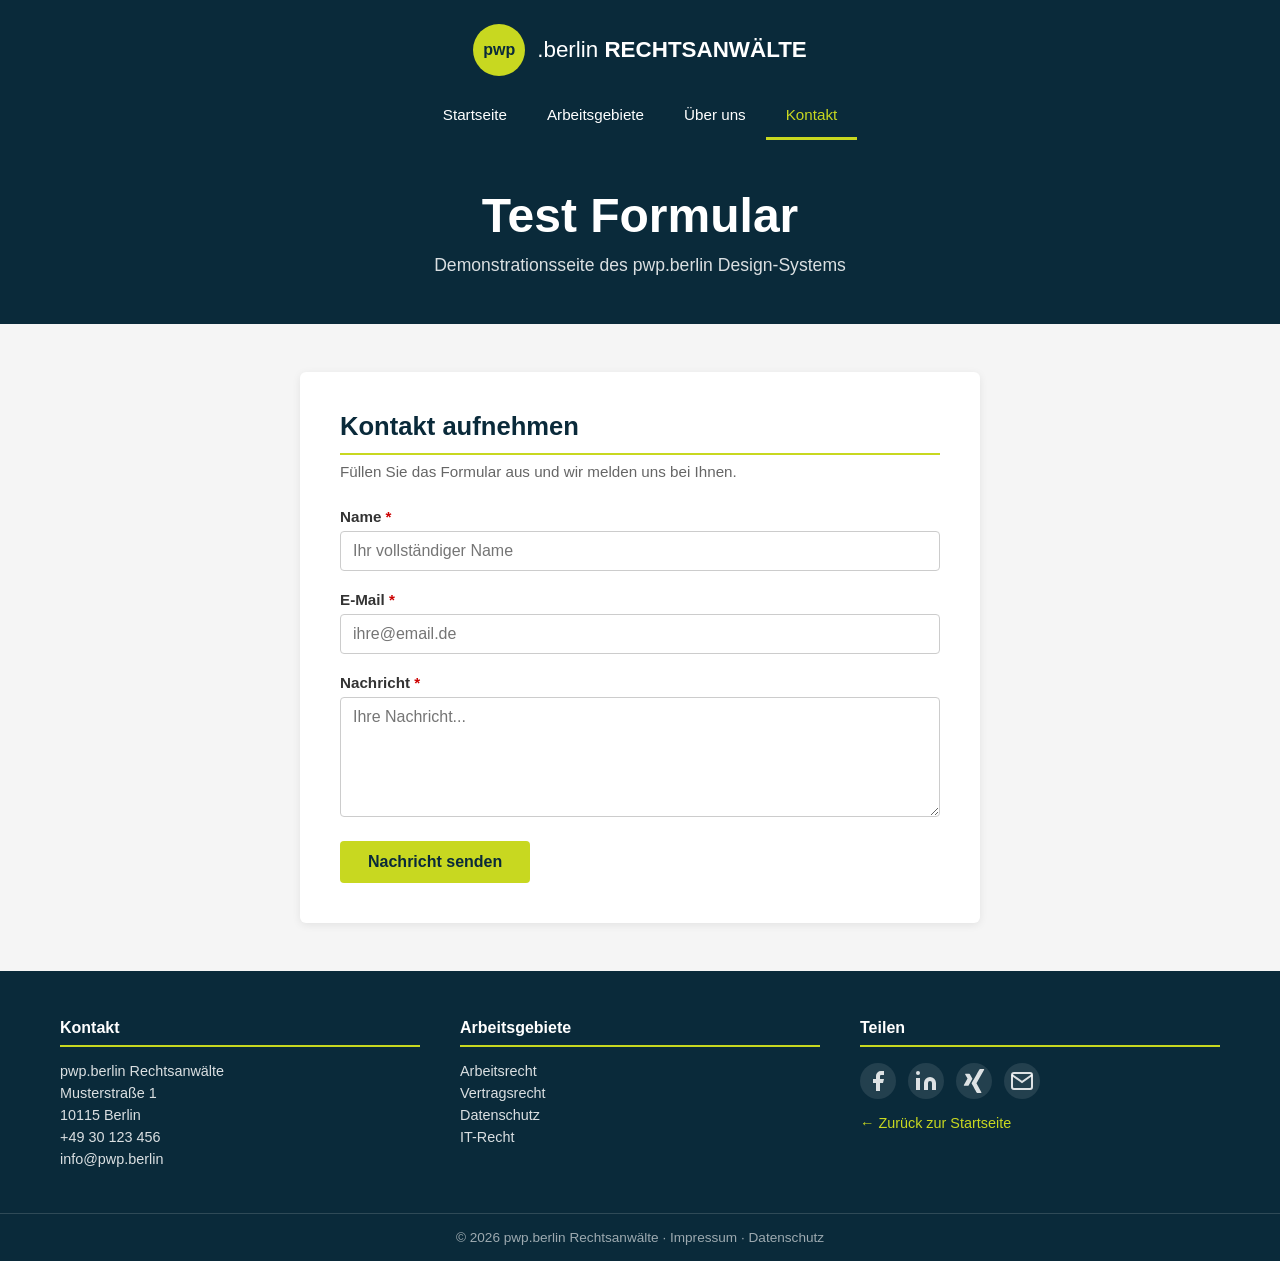
==== src/test-formular.html @ fb15cd41 "KAN-7 Add pwp.berlin design system - test formular page with header, footer, form" ====
<!DOCTYPE html>
<html lang="de">
<head>
  <meta charset="UTF-8" />
  <meta name="viewport" content="width=device-width, initial-scale=1.0" />
  <meta http-equiv="X-Content-Type-Options" content="nosniff" />
  <meta http-equiv="X-Frame-Options" content="DENY" />
  <meta http-equiv="Content-Security-Policy" content="default-src 'self'; style-src 'self' 'unsafe-inline'; script-src 'none';" />
  <title>Test Formular – pwp.berlin Rechtsanwälte</title>
  <link rel="stylesheet" href="pwp-style.css" />
</head>
<body>

  <!-- HEADER -->
  <header class="site-header">
    <div class="header-inner">
      <div class="logo">
        <span class="logo-circle">pwp</span>
        <span class="logo-text">.berlin <strong>RECHTSANWÄLTE</strong></span>
      </div>
      <nav class="main-nav" aria-label="Hauptnavigation">
        <ul>
          <li><a href="#">Startseite</a></li>
          <li><a href="#">Arbeitsgebiete</a></li>
          <li><a href="#">Über uns</a></li>
          <li><a href="#" aria-current="page">Kontakt</a></li>
        </ul>
      </nav>
    </div>
  </header>

  <!-- HERO -->
  <section class="hero">
    <div class="container">
      <h1>Test Formular</h1>
      <p>Demonstrationsseite des pwp.berlin Design-Systems</p>
    </div>
  </section>

  <!-- CONTENT -->
  <main class="content">
    <div class="container">
      <div class="form-card">
        <h2>Kontakt aufnehmen</h2>
        <p class="form-intro">Füllen Sie das Formular aus und wir melden uns bei Ihnen.</p>

        <form action="#" method="post" novalidate>
          <div class="form-group">
            <label for="name">Name <span class="required" aria-hidden="true">*</span></label>
            <input
              type="text"
              id="name"
              name="name"
              placeholder="Ihr vollständiger Name"
              required
              autocomplete="name"
              aria-required="true"
            />
          </div>

          <div class="form-group">
            <label for="email">E-Mail <span class="required" aria-hidden="true">*</span></label>
            <input
              type="email"
              id="email"
              name="email"
              placeholder="ihre@email.de"
              required
              autocomplete="email"
              aria-required="true"
            />
          </div>

          <div class="form-group">
            <label for="nachricht">Nachricht <span class="required" aria-hidden="true">*</span></label>
            <textarea
              id="nachricht"
              name="nachricht"
              rows="5"
              placeholder="Ihre Nachricht..."
              required
              aria-required="true"
            ></textarea>
          </div>

          <button type="submit" class="btn-primary">Nachricht senden</button>
        </form>
      </div>
    </div>
  </main>

  <!-- FOOTER -->
  <footer class="site-footer">
    <div class="container footer-grid">

      <div class="footer-col">
        <h3>Kontakt</h3>
        <p>pwp.berlin Rechtsanwälte</p>
        <p>Musterstraße 1</p>
        <p>10115 Berlin</p>
        <p><a href="tel:+4930123456">+49 30 123 456</a></p>
        <p><a href="mailto:info@pwp.berlin">info@pwp.berlin</a></p>
      </div>

      <div class="footer-col">
        <h3>Arbeitsgebiete</h3>
        <ul>
          <li><a href="#">Arbeitsrecht</a></li>
          <li><a href="#">Vertragsrecht</a></li>
          <li><a href="#">Datenschutz</a></li>
          <li><a href="#">IT-Recht</a></li>
        </ul>
      </div>

      <div class="footer-col">
        <h3>Teilen</h3>
        <div class="social-icons">
          <a href="#" aria-label="Facebook" class="social-icon">
            <svg xmlns="http://www.w3.org/2000/svg" viewBox="0 0 24 24" fill="currentColor" width="24" height="24"><path d="M18 2h-3a5 5 0 0 0-5 5v3H7v4h3v8h4v-8h3l1-4h-4V7a1 1 0 0 1 1-1h3z"/></svg>
          </a>
          <a href="#" aria-label="LinkedIn" class="social-icon">
            <svg xmlns="http://www.w3.org/2000/svg" viewBox="0 0 24 24" fill="currentColor" width="24" height="24"><path d="M16 8a6 6 0 0 1 6 6v7h-4v-7a2 2 0 0 0-2-2 2 2 0 0 0-2 2v7h-4v-7a6 6 0 0 1 6-6zM2 9h4v12H2z"/><circle cx="4" cy="4" r="2"/></svg>
          </a>
          <a href="#" aria-label="XING" class="social-icon">
            <svg xmlns="http://www.w3.org/2000/svg" viewBox="0 0 24 24" fill="currentColor" width="24" height="24"><path d="M18.188 0c-.517 0-.741.325-.927.66 0 0-7.455 13.224-7.702 13.657.015.024 4.919 9.023 4.919 9.023.17.308.436.66.967.66h3.454c.211 0 .375-.078.463-.22.089-.151.089-.346-.009-.536l-4.879-8.916c-.004-.006-.004-.016 0-.022L22.139.756c.095-.191.097-.387.006-.535C22.056.078 21.894 0 21.686 0h-3.498zM3.648 4.74c-.211 0-.385.074-.473.216-.09.149-.078.339.02.531l2.34 4.05c.004.01.004.016 0 .021L1.86 16.051c-.099.188-.093.381 0 .529.085.142.254.22.465.22h3.445c.528 0 .8-.362.96-.655l3.71-6.494-2.397-4.155c-.166-.29-.427-.656-.959-.656H3.648v-.1z"/></svg>
          </a>
          <a href="mailto:info@pwp.berlin" aria-label="E-Mail" class="social-icon">
            <svg xmlns="http://www.w3.org/2000/svg" viewBox="0 0 24 24" fill="none" stroke="currentColor" stroke-width="2" width="24" height="24"><path d="M4 4h16c1.1 0 2 .9 2 2v12c0 1.1-.9 2-2 2H4c-1.1 0-2-.9-2-2V6c0-1.1.9-2 2-2z"/><polyline points="22,6 12,13 2,6"/></svg>
          </a>
        </div>
        <p class="footer-back"><a href="index.html">← Zurück zur Startseite</a></p>
      </div>

    </div>
    <div class="footer-bottom">
      <p>© 2026 pwp.berlin Rechtsanwälte · <a href="#">Impressum</a> · <a href="#">Datenschutz</a></p>
    </div>
  </footer>

</body>
</html>
---- src/pwp-style.css ----
/* KAN-7 - pwp.berlin Design System */

/* ===== RESET & BASE ===== */
*, *::before, *::after {
  box-sizing: border-box;
  margin: 0;
  padding: 0;
}

:root {
  --color-petrol: #0a2a3a;
  --color-lime: #c8d820;
  --color-lime-hover: #d8e830;
  --color-bg: #f5f5f5;
  --color-white: #ffffff;
  --color-text: #333333;
  --color-border: #cccccc;
  --max-width: 1200px;
  --font: 'Helvetica Neue', Helvetica, Arial, sans-serif;
}

html { scroll-behavior: smooth; }

body {
  font-family: var(--font);
  font-size: 16px;
  color: var(--color-text);
  background-color: var(--color-bg);
  min-height: 100vh;
  display: flex;
  flex-direction: column;
}

a { color: var(--color-lime); text-decoration: none; }
a:hover { text-decoration: underline; }

ul { list-style: none; }

.container {
  max-width: var(--max-width);
  margin: 0 auto;
  padding: 0 20px;
}

/* ===== HEADER ===== */
.site-header {
  background-color: var(--color-petrol);
  padding: 0 20px;
}

.header-inner {
  max-width: var(--max-width);
  margin: 0 auto;
  display: flex;
  flex-direction: column;
  align-items: center;
  padding: 24px 0 0;
  gap: 16px;
}

.logo {
  display: flex;
  align-items: center;
  gap: 12px;
  color: var(--color-white);
  font-size: 1.4rem;
}

.logo-circle {
  background-color: var(--color-lime);
  color: var(--color-petrol);
  font-weight: bold;
  border-radius: 50%;
  width: 52px;
  height: 52px;
  display: flex;
  align-items: center;
  justify-content: center;
  font-size: 1rem;
  flex-shrink: 0;
}

.logo-text { color: var(--color-white); }
.logo-text strong { font-weight: 800; }

.main-nav ul {
  display: flex;
  gap: 0;
}

.main-nav a {
  color: var(--color-white);
  padding: 14px 20px;
  display: block;
  font-size: 0.95rem;
  border-bottom: 3px solid transparent;
  transition: border-color 0.2s, color 0.2s;
}

.main-nav a:hover,
.main-nav a[aria-current="page"] {
  border-bottom-color: var(--color-lime);
  color: var(--color-lime);
  text-decoration: none;
}

/* ===== HERO ===== */
.hero {
  background-color: var(--color-petrol);
  color: var(--color-white);
  padding: 48px 20px;
  text-align: center;
}

.hero h1 {
  font-size: clamp(1.8rem, 4vw, 3rem);
  font-weight: 800;
  margin-bottom: 12px;
}

.hero p {
  font-size: 1.1rem;
  opacity: 0.85;
}

/* ===== CONTENT ===== */
.content {
  flex: 1;
  padding: 48px 20px;
}

.form-card {
  background-color: var(--color-white);
  border-radius: 6px;
  padding: 40px;
  max-width: 680px;
  margin: 0 auto;
  box-shadow: 0 2px 8px rgba(0,0,0,0.08);
}

.form-card h2 {
  font-size: 1.6rem;
  color: var(--color-petrol);
  margin-bottom: 8px;
  padding-bottom: 12px;
  border-bottom: 2px solid var(--color-lime);
}

.form-intro {
  color: #666;
  margin-bottom: 28px;
  font-size: 0.95rem;
}

.form-group {
  margin-bottom: 20px;
}

.form-group label {
  display: block;
  font-weight: 600;
  margin-bottom: 6px;
  color: var(--color-text);
  font-size: 0.95rem;
}

.required { color: #cc0000; }

.form-group input,
.form-group textarea {
  width: 100%;
  padding: 10px 12px;
  border: 1px solid var(--color-border);
  border-radius: 4px;
  font-family: var(--font);
  font-size: 1rem;
  color: var(--color-text);
  background-color: var(--color-white);
  transition: border-color 0.2s, box-shadow 0.2s;
}

.form-group input:focus,
.form-group textarea:focus {
  outline: none;
  border-color: var(--color-lime);
  box-shadow: 0 0 0 3px rgba(200, 216, 32, 0.25);
}

.form-group textarea {
  resize: vertical;
  min-height: 120px;
}

.btn-primary {
  background-color: var(--color-lime);
  color: var(--color-petrol);
  border: none;
  padding: 12px 28px;
  border-radius: 4px;
  font-size: 1rem;
  font-weight: 700;
  cursor: pointer;
  font-family: var(--font);
  transition: background-color 0.2s;
}

.btn-primary:hover {
  background-color: var(--color-lime-hover);
}

/* ===== FOOTER ===== */
.site-footer {
  background-color: var(--color-petrol);
  color: var(--color-white);
  padding-top: 48px;
}

.footer-grid {
  display: grid;
  grid-template-columns: repeat(3, 1fr);
  gap: 40px;
  padding-bottom: 40px;
}

.footer-col h3 {
  font-size: 1rem;
  font-weight: 700;
  margin-bottom: 16px;
  padding-bottom: 8px;
  border-bottom: 2px solid var(--color-lime);
  color: var(--color-white);
}

.footer-col p,
.footer-col li {
  font-size: 0.9rem;
  margin-bottom: 6px;
  color: rgba(255,255,255,0.85);
}

.footer-col a {
  color: rgba(255,255,255,0.85);
}

.footer-col a:hover {
  color: var(--color-lime);
}

.social-icons {
  display: flex;
  gap: 12px;
  margin-bottom: 16px;
}

.social-icon {
  color: var(--color-white);
  display: flex;
  align-items: center;
  justify-content: center;
  width: 36px;
  height: 36px;
  border-radius: 50%;
  background-color: rgba(255,255,255,0.1);
  transition: background-color 0.2s, color 0.2s;
}

.social-icon:hover {
  background-color: var(--color-lime);
  color: var(--color-petrol);
  text-decoration: none;
}

.footer-back a {
  color: var(--color-lime);
  font-size: 0.9rem;
}

.footer-bottom {
  border-top: 1px solid rgba(255,255,255,0.15);
  text-align: center;
  padding: 16px 20px;
  font-size: 0.85rem;
  color: rgba(255,255,255,0.6);
}

.footer-bottom a {
  color: rgba(255,255,255,0.6);
}

.footer-bottom a:hover {
  color: var(--color-lime);
}

/* ===== RESPONSIVE ===== */
@media (max-width: 1024px) {
  .footer-grid {
    grid-template-columns: repeat(2, 1fr);
  }
}

@media (max-width: 768px) {
  .header-inner {
    align-items: flex-start;
    padding: 16px 0 0;
  }

  .main-nav ul {
    flex-wrap: wrap;
  }

  .main-nav a {
    padding: 10px 14px;
    font-size: 0.9rem;
  }

  .hero { padding: 32px 20px; }

  .form-card {
    padding: 24px 20px;
  }

  .footer-grid {
    grid-template-columns: 1fr;
    gap: 24px;
  }

  .social-icons {
    flex-wrap: wrap;
  }
}
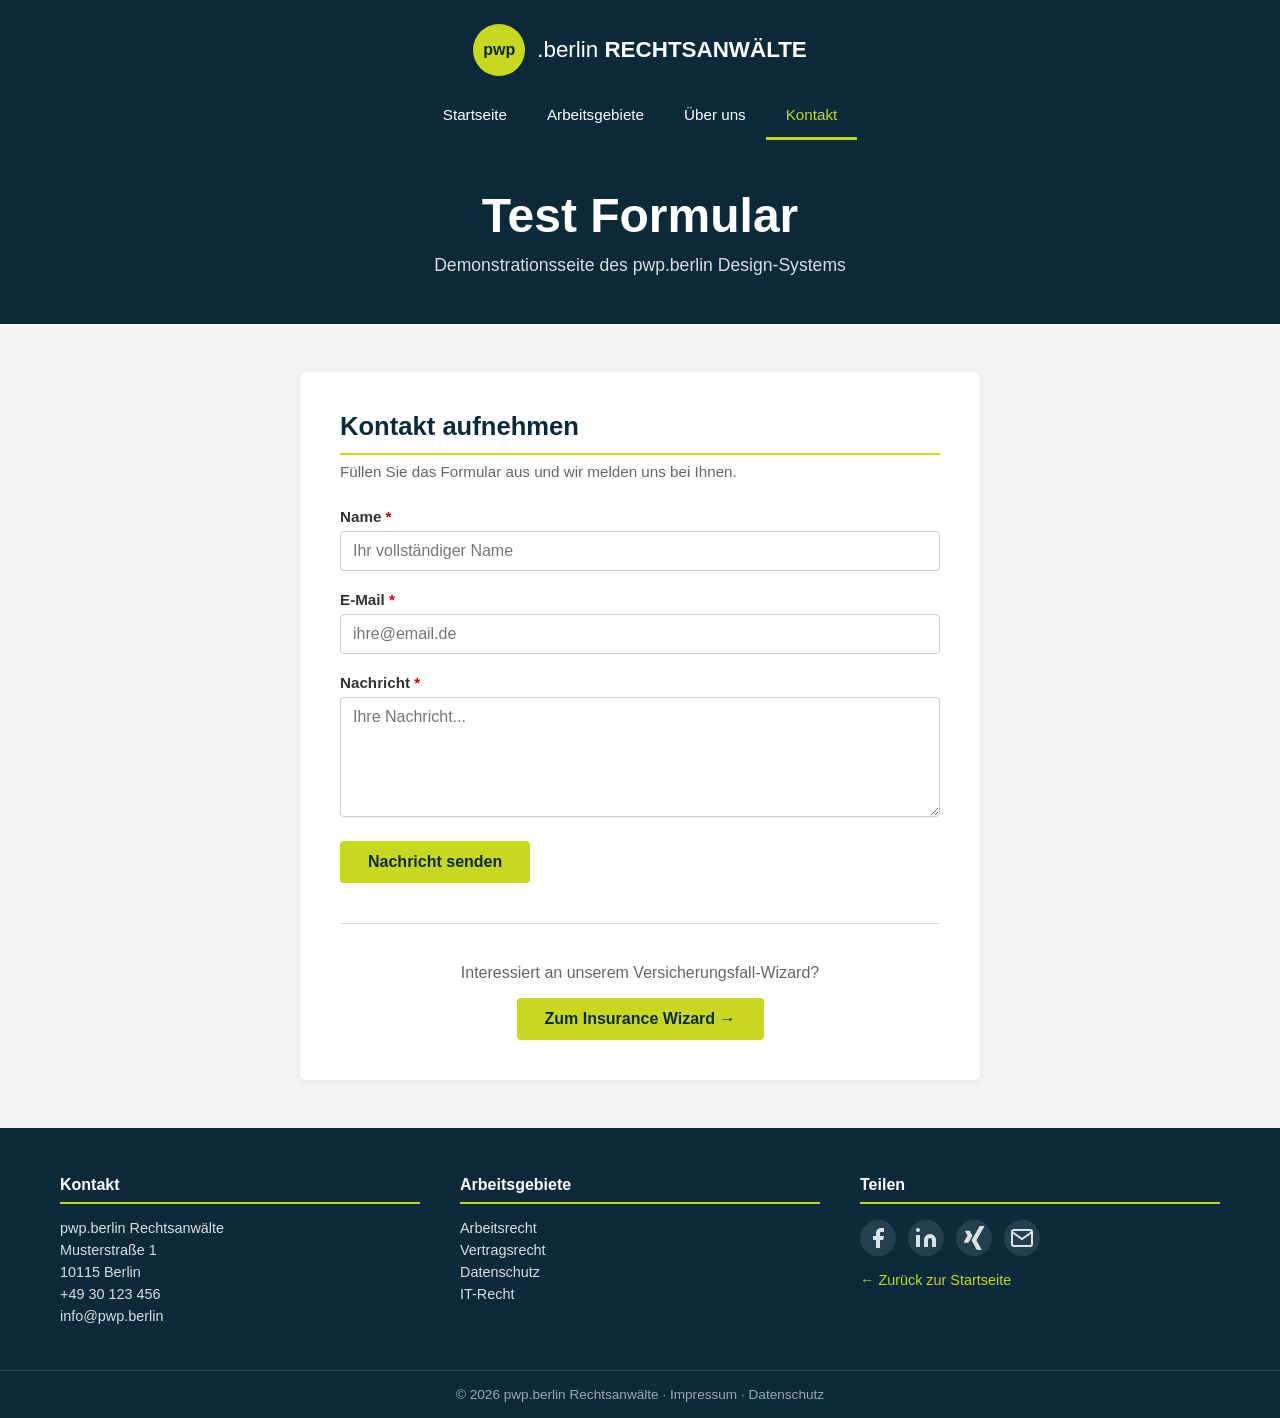
==== commit bcd57d33: "KAN-8 Add multi-step insurance wizard with dynamic steps, process IDs, session timeout" ====
--- a/src/test-formular.html
+++ b/src/test-formular.html
@@ -85,6 +85,11 @@
 
           <button type="submit" class="btn-primary">Nachricht senden</button>
         </form>
+
+        <div style="margin-top: 40px; padding-top: 40px; border-top: 1px solid #ddd; text-align: center;">
+          <p style="color: #666; margin-bottom: 16px;">Interessiert an unserem Versicherungsfall-Wizard?</p>
+          <a href="wizard.html" class="btn-primary" style="display: inline-block;">Zum Insurance Wizard →</a>
+        </div>
       </div>
     </div>
   </main>
